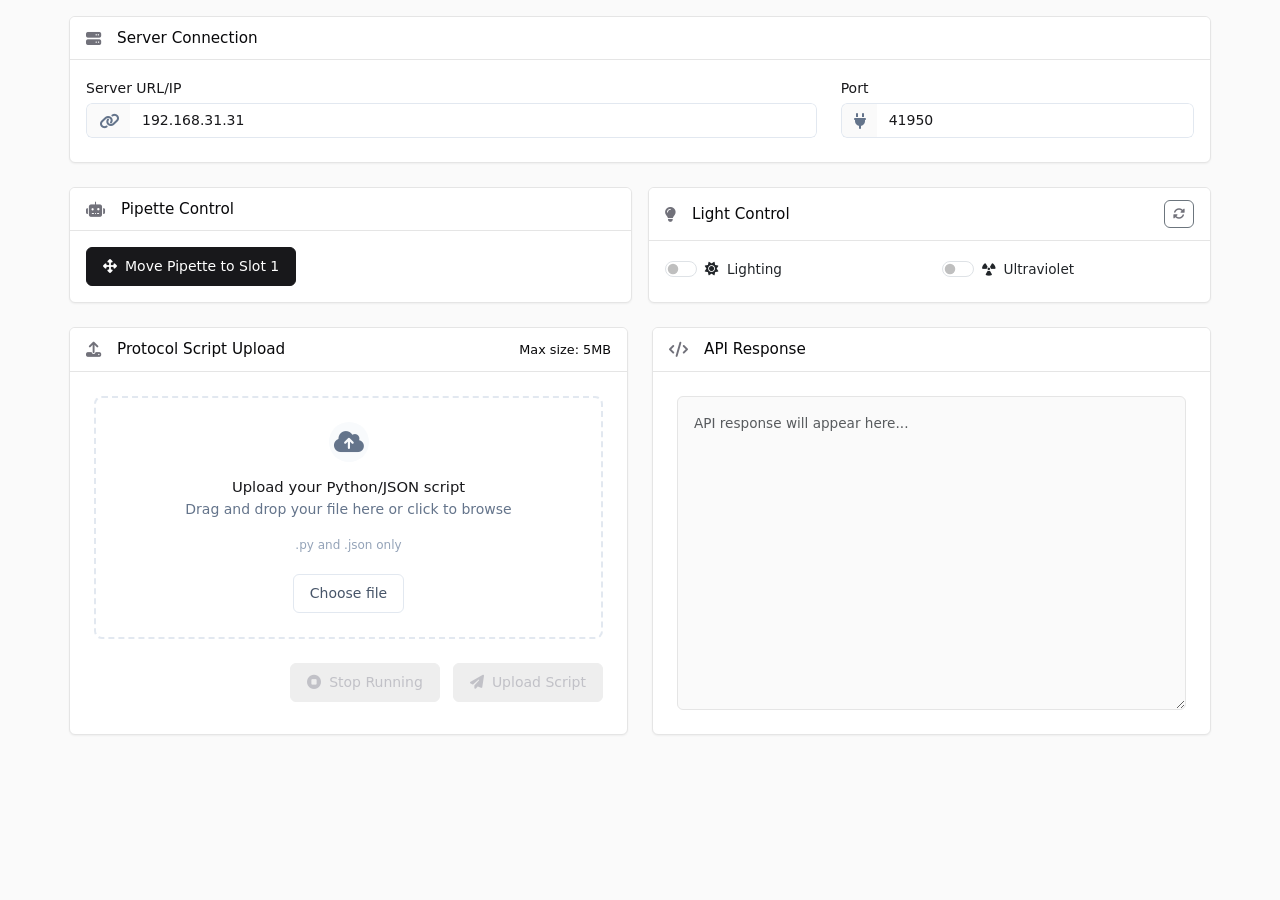
==== index.html @ 92543779 "update the move pipette and light function" ====
<!DOCTYPE html>
<html lang="en">
<head>
    <meta charset="UTF-8">
    <meta name="viewport" content="width=device-width, initial-scale=1.0">
    <title>Protocol Script Upload</title>
    
    <!-- CSS -->
    <link href="/static/bootstrap.min.css" rel="stylesheet" data-no-maps>
    <link href="/static/fontawesome/css/all.min.css" rel="stylesheet" data-no-maps>
    <link href="/static/styles.css" rel="stylesheet">
</head>
<body>
    <div class="container-fluid">
        <div class="row justify-content-center">
            <div class="col-md-11">
                <div class="alert alert-dismissible fade mb-3" role="alert" id="alertBox">
                    <span id="alertMessage"></span>
                    <button type="button" class="btn-close" data-bs-dismiss="alert"></button>
                </div>
                
                <!-- Server URL Input Section -->
                <div class="row g-4 mb-4">
                    <div class="col-md-12">
                        <div class="card">
                            <div class="card-header">
                                <h4 class="mb-0 d-flex align-items-center">
                                    <i class="fas fa-server me-3"></i>
                                    Server Connection
                                </h4>
                            </div>
                            <div class="card-body">
                                <div class="row">
                                    <div class="col-md-8">
                                        <div class="url-input-container mb-0">
                                            <label for="serverUrl" class="form-label">Server URL/IP</label>
                                            <div class="input-group">
                                                <span class="input-group-text">
                                                    <i class="fas fa-link"></i>
                                                </span>
                                                <input type="text" 
                                                       class="form-control" 
                                                       id="serverUrl" 
                                                       placeholder="Enter server URL or IP address"
                                                       value="192.168.31.31">
                                            </div>
                                        </div>
                                    </div>
                                    <div class="col-md-4">
                                        <div class="url-input-container mb-0">
                                            <label for="serverPort" class="form-label">Port</label>
                                            <div class="input-group">
                                                <span class="input-group-text">
                                                    <i class="fas fa-plug"></i>
                                                </span>
                                                <input type="text" 
                                                       class="form-control" 
                                                       id="serverPort" 
                                                       placeholder="Enter port number"
                                                       value="41950">
                                            </div>
                                        </div>
                                    </div>
                                </div>
                            </div>
                        </div>
                    </div>
                </div>
                
                <!-- Pipette and Light Control Section -->
                <div class="row g-4">
                    <div class="col-md-6">
                        <div class="card">
                            <div class="card-header">
                                <h4 class="mb-0 d-flex align-items-center">
                                    <i class="fas fa-robot me-3"></i>
                                    Pipette Control
                                </h4>
                            </div>
                            <div class="card-body">
                                <button class="btn btn-success" id="movePipetteBtn">
                                    <i class="fas fa-arrows-alt me-2"></i>Move Pipette to Slot 1
                                </button>
                            </div>
                        </div>
                    </div>
                    <div class="col-md-6">
                        <div class="card">
                            <div class="card-header">
                                <h4 class="mb-0 d-flex align-items-center">
                                    <i class="fas fa-lightbulb me-3"></i>
                                    Light Control
                                    <button class="btn btn-sm btn-outline-secondary ms-auto" id="refreshLightsBtn">
                                        <i class="fas fa-sync-alt"></i>
                                    </button>
                                </h4>
                            </div>
                            <div class="card-body">
                                <div class="d-flex flex-column gap-3">
                                    <div class="row">
                                        <div class="col-6">
                                            <div class="form-check form-switch">
                                                <input class="form-check-input" type="checkbox" id="lightingToggle">
                                                <label class="form-check-label" for="lightingToggle">
                                                    <i class="fas fa-sun me-2"></i>Lighting
                                                </label>
                                            </div>
                                        </div>
                                        <div class="col-6">
                                            <div class="form-check form-switch">
                                                <input class="form-check-input" type="checkbox" id="uvToggle">
                                                <label class="form-check-label" for="uvToggle">
                                                    <i class="fas fa-radiation me-2"></i>Ultraviolet
                                                </label>
                                            </div>
                                        </div>
                                    </div>
                                </div>
                            </div>
                        </div>
                    </div>
                </div>
                
                <div class="row mt-4">
                    <!-- Upload Card -->
                    <div class="col-md-6">
                        <div class="card h-100">
                            <div class="card-header">
                                <h4 class="mb-0 d-flex align-items-center">
                                    <i class="fas fa-upload me-3"></i>
                                    Protocol Script Upload
                                    <small class="ms-auto" style="font-size: 0.8rem;">Max size: 5MB</small>
                                </h4>
                            </div>
                            <div class="card-body p-4">
                                <div class="drag-area" id="dropZone">
                                    <div class="upload-icon">
                                        <i class="fas fa-cloud-upload-alt"></i>
                                    </div>
                                    <div class="upload-text">
                                        <h5 class="mb-1">Upload your Python/JSON script</h5>
                                        <p class="text-muted mb-3">Drag and drop your file here or click to browse</p>
                                        <p class="file-hint">.py and .json only</p>
                                    </div>
                                    <button class="btn btn-outline" id="browseBtn">
                                        Choose file
                                    </button>
                                    <input type="file" id="fileInput" accept=".py,.json" single hidden>
                                </div>
                                
                                <div class="file-info" id="fileInfo">
                                    <div class="d-flex align-items-center">
                                        <i class="fas fa-file-code text-primary me-3 fa-lg"></i>
                                        <span id="fileName" class="me-auto fw-bold"></span>
                                        <button class="btn btn-sm btn-danger" id="removeFile">
                                            <i class="fas fa-times"></i>
                                        </button>
                                    </div>
                                </div>
                                
                                <div class="upload-progress" id="uploadProgress">
                                    <div class="progress">
                                        <div class="progress-bar progress-bar-striped progress-bar-animated" 
                                             role="progressbar" style="width: 0%">
                                        </div>
                                    </div>
                                </div>
                                
                                <div class="mt-4 text-end">
                                    <button class="btn btn-success me-2 mb-2" id="stopBtn" disabled>
                                        <i class="fas fa-stop-circle me-2"></i>Stop Running
                                    </button>
                                    <button class="btn btn-success mb-2" id="uploadBtn" disabled>
                                        <i class="fas fa-paper-plane me-2"></i>Upload Script
                                    </button>
                                </div>
                            </div>
                        </div>
                    </div>

                    <!-- Response Display Area -->
                    <div class="col-md-6">
                        <div class="card h-100">
                            <div class="card-header">
                                <h5 class="mb-0 d-flex align-items-center">
                                    <i class="fas fa-code me-3"></i>
                                    API Response
                                </h5>
                            </div>
                            <div class="card-body p-4">
                                <textarea id="responseArea" class="form-control h-100" readonly 
                                    placeholder="API response will appear here..."></textarea>
                            </div>
                        </div>
                    </div>
                </div>

                
            </div>
        </div>
    </div>

    <!-- Scripts -->
    <script src="/static/jquery.min.js" data-no-maps></script>
    <script src="/static/popper.min.js" data-no-maps></script>
    <script src="/static/bootstrap.min.js" data-no-maps></script>
    <script src="/static/script.js"></script>
</body>
</html>
---- static/styles.css ----
body {
    background-color: #fafafa;
    min-height: 100vh;
    color: #09090b;
}

.card {
    height: 100%;
    border: 1px solid #e5e5e5;
    border-radius: 6px;
    box-shadow: 0 1px 2px rgba(0, 0, 0, 0.05);
    background: #ffffff;
}

.card-header {
    border-bottom: 1px solid #e5e5e5;
    background-color: #ffffff;
    padding: 0.75rem 1rem;
    color: #09090b;
}

.card-header h4, .card-header h5 {
    font-size: 0.95rem;
    font-weight: 500;
}

.card-header i {
    color: #71717a;
}

.card-body {
    padding: 1rem;
}

.drag-area {
    border: 2px dashed #e2e8f0;
    border-radius: 8px;
    padding: 1.5rem;
    text-align: center;
    background: #ffffff;
    transition: all 0.2s ease;
    cursor: pointer;
    display: flex;
    flex-direction: column;
    align-items: center;
    gap: 0.75rem;
}

.drag-area:hover {
    background: #fafafa;
    border-color: #cbd5e1;
}

.drag-area.active {
    border-color: #18181b;
    background: #fafafa;
}

.upload-icon {
    width: 40px;
    height: 40px;
    border-radius: 50%;
    background: #f8fafc;
    display: flex;
    align-items: center;
    justify-content: center;
    margin-bottom: 0.25rem;
}

.drag-area i {
    font-size: 1.5rem;
    color: #64748b;
}

.upload-text h5 {
    color: #18181b;
    font-size: 0.925rem;
    font-weight: 500;
    margin-bottom: 0.25rem;
}

.upload-text .text-muted {
    color: #64748b !important;
    font-size: 0.875rem;
    margin-bottom: 0.25rem;
}

.file-hint {
    font-size: 0.75rem;
    color: #94a3b8;
    margin-bottom: 0;
}

.btn {
    font-weight: 500;
    border-radius: 6px;
    transition: all 0.2s ease;
    font-size: 0.8rem;
    padding: 0.375rem 0.75rem;
}

.btn-outline {
    background-color: transparent;
    border: 1px solid #e2e8f0;
    color: #475569;
    font-size: 0.875rem;
    padding: 0.5rem 1rem;
    font-weight: 500;
    margin-top: 0.5rem;
}

.btn-outline:hover {
    background-color: #f8fafc;
    border-color: #cbd5e1;
    color: #334155;
}

.btn-success {
    background-color: #18181b;
    border: 1px solid #18181b;
    color: #ffffff;
    font-size: 0.875rem;
    padding: 0.5rem 1rem;
    font-weight: 500;
}

.btn-success:hover {
    background-color: #27272a;
    border-color: #27272a;
    color: #ffffff;
}

.btn-success:disabled {
    background-color: #e5e5e5;
    border-color: #e5e5e5;
    color: #a1a1aa;
    cursor: not-allowed;
}

.btn-success:active {
    background-color: #09090b;
    border-color: #09090b;
}

.btn-danger {
    background-color: transparent;
    border: 1px solid #fecaca;
    color: #ef4444;
    padding: 0.25rem 0.5rem;
}

.btn-danger:hover {
    background-color: #fef2f2;
    border-color: #fecaca;
    color: #dc2626;
}

.btn-sm {
    padding: 0.25rem 0.5rem;
    font-size: 0.75rem;
}

.file-info {
    margin-top: 1rem;
    display: none;
    background: #f8fafc;
    border: 1px solid #e2e8f0;
    padding: 0.5rem 0.75rem;
    border-radius: 6px;
}

.file-info .text-primary {
    color: #64748b !important;
}

.upload-progress {
    display: none;
    margin: 1.5rem 0;
}

.progress {
    height: 0.375rem;
    border-radius: 9999px;
    background-color: #f4f4f5;
}

.progress-bar {
    background-color: #18181b;
}

#responseArea {
    min-height: 250px;
    height: calc(100% - 2rem);
    background: #fafafa;
    border: 1px solid #e5e5e5;
    border-radius: 6px;
    padding: 1rem;
    font-size: 0.85rem;
    line-height: 1.5;
    resize: vertical;
    color: #09090b;
}

#responseArea::-webkit-scrollbar {
    width: 8px;
}

#responseArea::-webkit-scrollbar-track {
    background: #f4f4f5;
    border-radius: 4px;
}

#responseArea::-webkit-scrollbar-thumb {
    background: #a1a1aa;
    border-radius: 4px;
}

#responseArea::-webkit-scrollbar-thumb:hover {
    background: #71717a;
}

.alert {
    border-radius: 6px;
    border: 1px solid transparent;
    position: fixed !important;
    top: 1rem;
    left: 50%;
    transform: translateX(-50%);
    z-index: 1000;
    min-width: 300px;
    max-width: 90%;
    box-shadow: 0 2px 8px rgba(0, 0, 0, 0.1);
    margin: 0;
    padding: 0.5rem 1rem;
    font-size: 0.85rem;
}

.alert.show {
    display: block;
    opacity: 1;
}

.alert:not(.show) {
    display: none;
    opacity: 0;
}

.alert-success {
    background-color: #f0fdf4;
    border-color: #bbf7d0;
    color: #166534;
}

.alert-danger {
    background-color: #fef2f2;
    border-color: #fecaca;
    color: #991b1b;
}

.container-fluid {
    max-width: 1400px;
    padding: 1rem;
}

.url-input-container {
    margin-bottom: 2rem;
}

.form-label {
    font-size: 0.875rem;
    font-weight: 500;
    color: #18181b;
    margin-bottom: 0.25rem;
}

.input-group {
    border-radius: 6px;
    overflow: hidden;
    margin-bottom: 0.5rem;
}

.input-group-text {
    background-color: #fafafa;
    border: 1px solid #e2e8f0;
    border-right: none;
    color: #64748b;
    padding: 0.375rem 0.75rem;
}

.input-group .form-control {
    border: 1px solid #e2e8f0;
    border-left: none;
    padding: 0.375rem 0.75rem;
    font-size: 0.875rem;
    color: #18181b;
    background-color: #ffffff;
}

.input-group .form-control:focus {
    box-shadow: none;
    border-color: #e2e8f0;
}

.input-group .form-control::placeholder {
    color: #94a3b8;
}

.row.g-4 {
    --bs-gutter-y: 1rem;
    --bs-gutter-x: 1rem;
}

.form-check {
    margin-bottom: 0.25rem;
}

.form-check-label {
    font-size: 0.85rem;
}
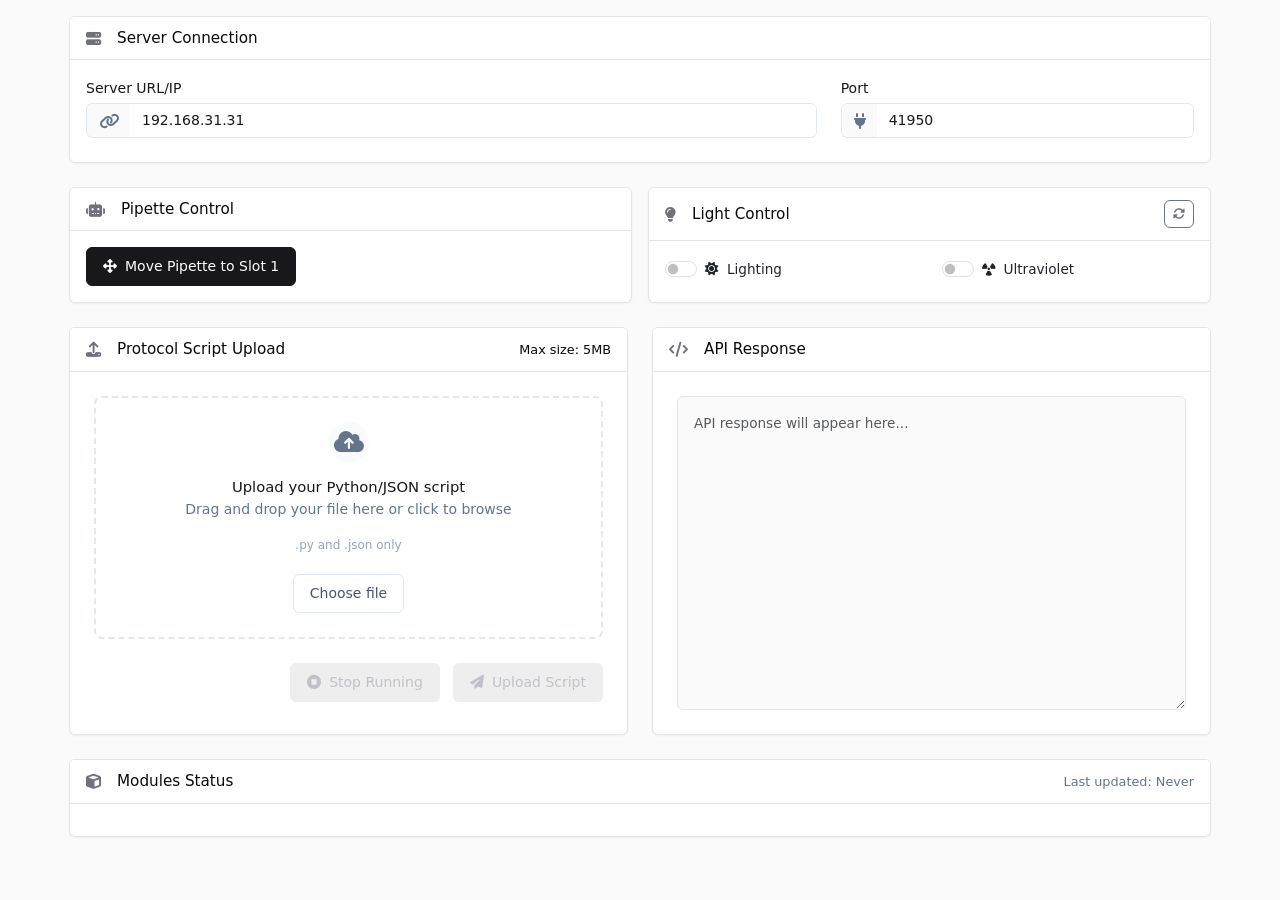
==== commit 56887331: "add module tracking" ====
--- a/index.html
+++ b/index.html
@@ -3,7 +3,7 @@
 <head>
     <meta charset="UTF-8">
     <meta name="viewport" content="width=device-width, initial-scale=1.0">
-    <title>Protocol Script Upload</title>
+    <title>Alphatool Control Panel</title>
     
     <!-- CSS -->
     <link href="/static/bootstrap.min.css" rel="stylesheet" data-no-maps>
@@ -195,7 +195,26 @@
                     </div>
                 </div>
 
-                
+                <div class="row mt-4">
+                    <div class="col-md-12">
+                        <div class="card">
+                            <div class="card-header">
+                                <h4 class="mb-0 d-flex align-items-center">
+                                    <i class="fas fa-cube me-3"></i>
+                                    Modules Status
+                                    <span class="ms-auto" id="moduleLastUpdate" style="font-size: 0.8rem; color: #64748b;">
+                                        Last updated: Never
+                                    </span>
+                                </h4>
+                            </div>
+                            <div class="card-body">
+                                <div class="row g-4" id="modulesContainer">
+                                    <!-- Modules will be dynamically inserted here -->
+                                </div>
+                            </div>
+                        </div>
+                    </div>
+                </div>
             </div>
         </div>
     </div>
--- a/static/styles.css
+++ b/static/styles.css
@@ -316,4 +316,35 @@
 
 .form-check-label {
     font-size: 0.85rem;
+}
+
+.module-card {
+    transition: all 0.2s ease;
+}
+
+.module-card .card-header {
+    padding: 0.75rem 1rem;
+}
+
+.module-card .card-header h5 {
+    font-size: 0.9rem;
+    font-weight: 500;
+    color: #18181b;
+}
+
+.module-card .card-body {
+    padding: 1rem;
+    font-size: 0.8rem;
+}
+
+.module-card .card-body p {
+    color: #52525b;
+}
+
+.module-card .card-body strong {
+    color: #18181b;
+}
+
+#moduleLastUpdate {
+    font-size: 0.75rem;
 }
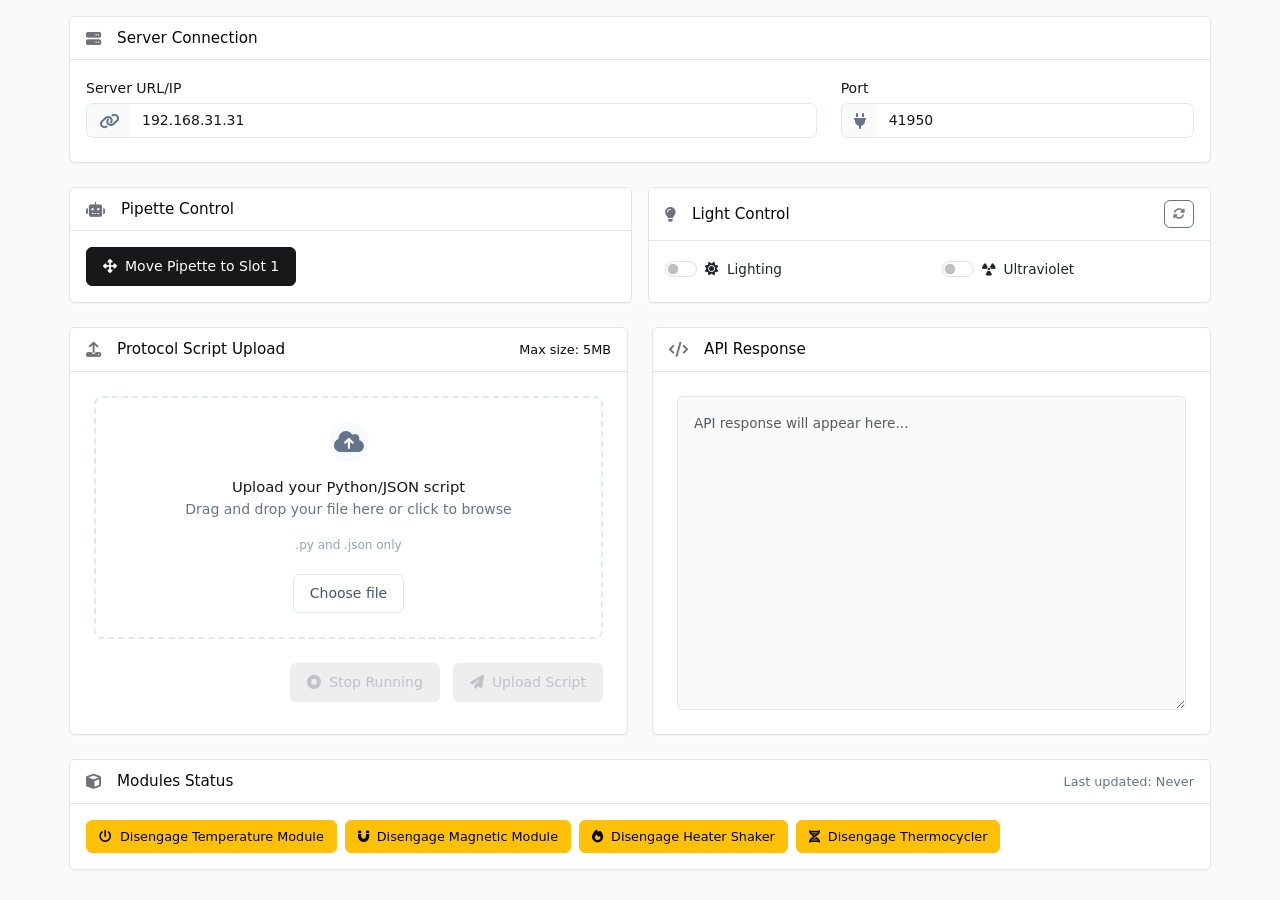
==== commit f65d6bf7: "add module deactivate control" ====
--- a/index.html
+++ b/index.html
@@ -14,11 +14,6 @@
     <div class="container-fluid">
         <div class="row justify-content-center">
             <div class="col-md-11">
-                <div class="alert alert-dismissible fade mb-3" role="alert" id="alertBox">
-                    <span id="alertMessage"></span>
-                    <button type="button" class="btn-close" data-bs-dismiss="alert"></button>
-                </div>
-                
                 <!-- Server URL Input Section -->
                 <div class="row g-4 mb-4">
                     <div class="col-md-12">
@@ -208,6 +203,22 @@
                                 </h4>
                             </div>
                             <div class="card-body">
+                                <div class="mb-3">
+                                    <div class="d-flex flex-wrap gap-2">
+                                        <button class="btn btn-warning" id="disengageTempBtn">
+                                            <i class="fas fa-power-off me-2"></i>Disengage Temperature Module
+                                        </button>
+                                        <button class="btn btn-warning" id="disengageMagnetBtn">
+                                            <i class="fas fa-magnet me-2"></i>Disengage Magnetic Module
+                                        </button>
+                                        <button class="btn btn-warning" id="deactivateHeaterShakerBtn">
+                                            <i class="fas fa-fire me-2"></i>Disengage Heater Shaker
+                                        </button>
+                                        <button class="btn btn-warning" id="deactivateThermocyclerBtn">
+                                            <i class="fas fa-dna me-2"></i>Disengage Thermocycler
+                                        </button>
+                                    </div>
+                                </div>
                                 <div class="row g-4" id="modulesContainer">
                                     <!-- Modules will be dynamically inserted here -->
                                 </div>
--- a/static/styles.css
+++ b/static/styles.css
@@ -219,44 +219,6 @@
     background: #71717a;
 }
 
-.alert {
-    border-radius: 6px;
-    border: 1px solid transparent;
-    position: fixed !important;
-    top: 1rem;
-    left: 50%;
-    transform: translateX(-50%);
-    z-index: 1000;
-    min-width: 300px;
-    max-width: 90%;
-    box-shadow: 0 2px 8px rgba(0, 0, 0, 0.1);
-    margin: 0;
-    padding: 0.5rem 1rem;
-    font-size: 0.85rem;
-}
-
-.alert.show {
-    display: block;
-    opacity: 1;
-}
-
-.alert:not(.show) {
-    display: none;
-    opacity: 0;
-}
-
-.alert-success {
-    background-color: #f0fdf4;
-    border-color: #bbf7d0;
-    color: #166534;
-}
-
-.alert-danger {
-    background-color: #fef2f2;
-    border-color: #fecaca;
-    color: #991b1b;
-}
-
 .container-fluid {
     max-width: 1400px;
     padding: 1rem;
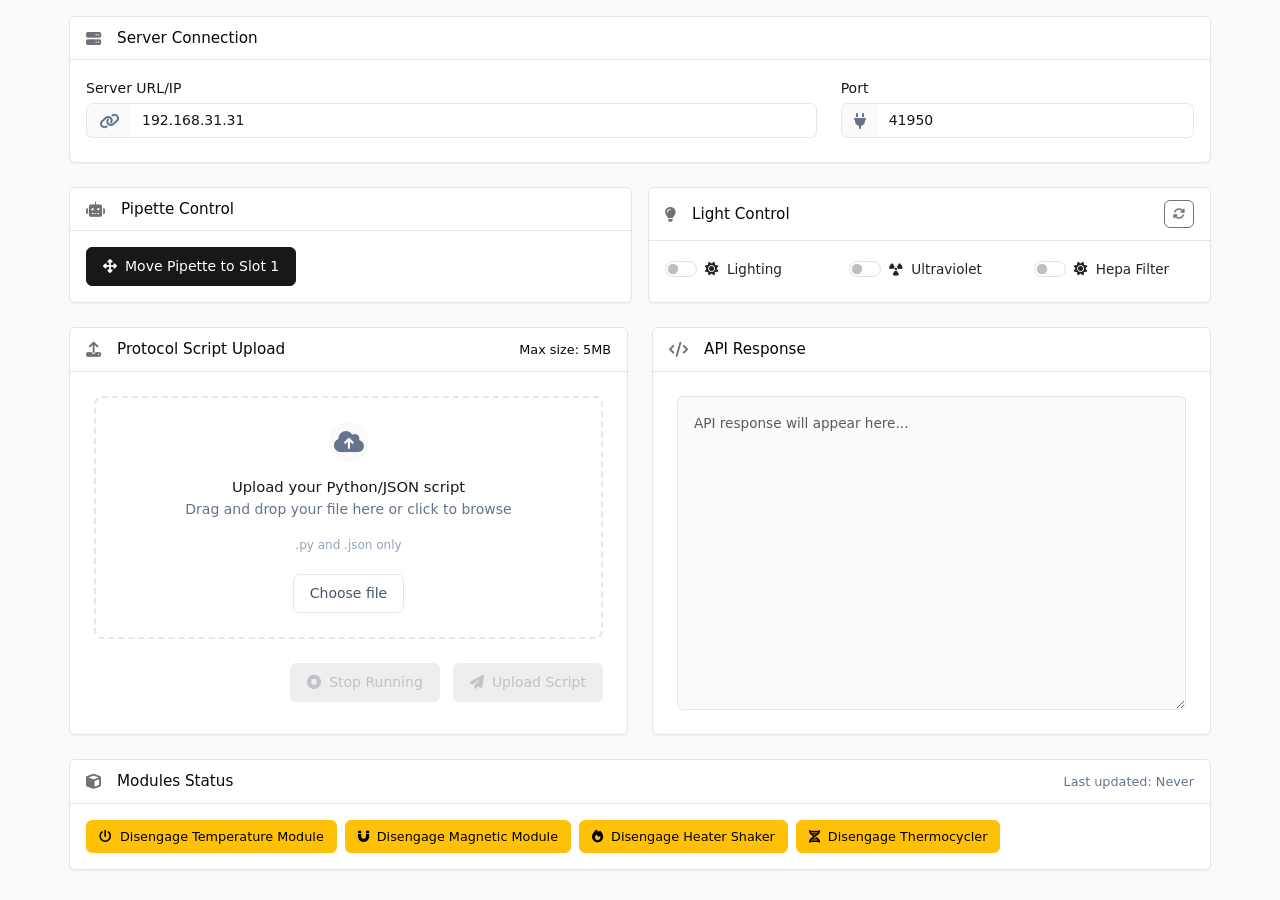
==== commit 1a0300b7: "add" ====
--- a/index.html
+++ b/index.html
@@ -93,7 +93,7 @@
                             <div class="card-body">
                                 <div class="d-flex flex-column gap-3">
                                     <div class="row">
-                                        <div class="col-6">
+                                        <div class="col-4">
                                             <div class="form-check form-switch">
                                                 <input class="form-check-input" type="checkbox" id="lightingToggle">
                                                 <label class="form-check-label" for="lightingToggle">
@@ -101,11 +101,19 @@
                                                 </label>
                                             </div>
                                         </div>
-                                        <div class="col-6">
+                                        <div class="col-4">
                                             <div class="form-check form-switch">
                                                 <input class="form-check-input" type="checkbox" id="uvToggle">
                                                 <label class="form-check-label" for="uvToggle">
                                                     <i class="fas fa-radiation me-2"></i>Ultraviolet
+                                                </label>
+                                            </div>
+                                        </div>
+                                        <div class="col-4">
+                                            <div class="form-check form-switch">
+                                                <input class="form-check-input" type="checkbox" id="fanToggle">
+                                                <label class="form-check-label" for="fanToggle">
+                                                    <i class="fas fa-sun me-2"></i>Hepa Filter
                                                 </label>
                                             </div>
                                         </div>
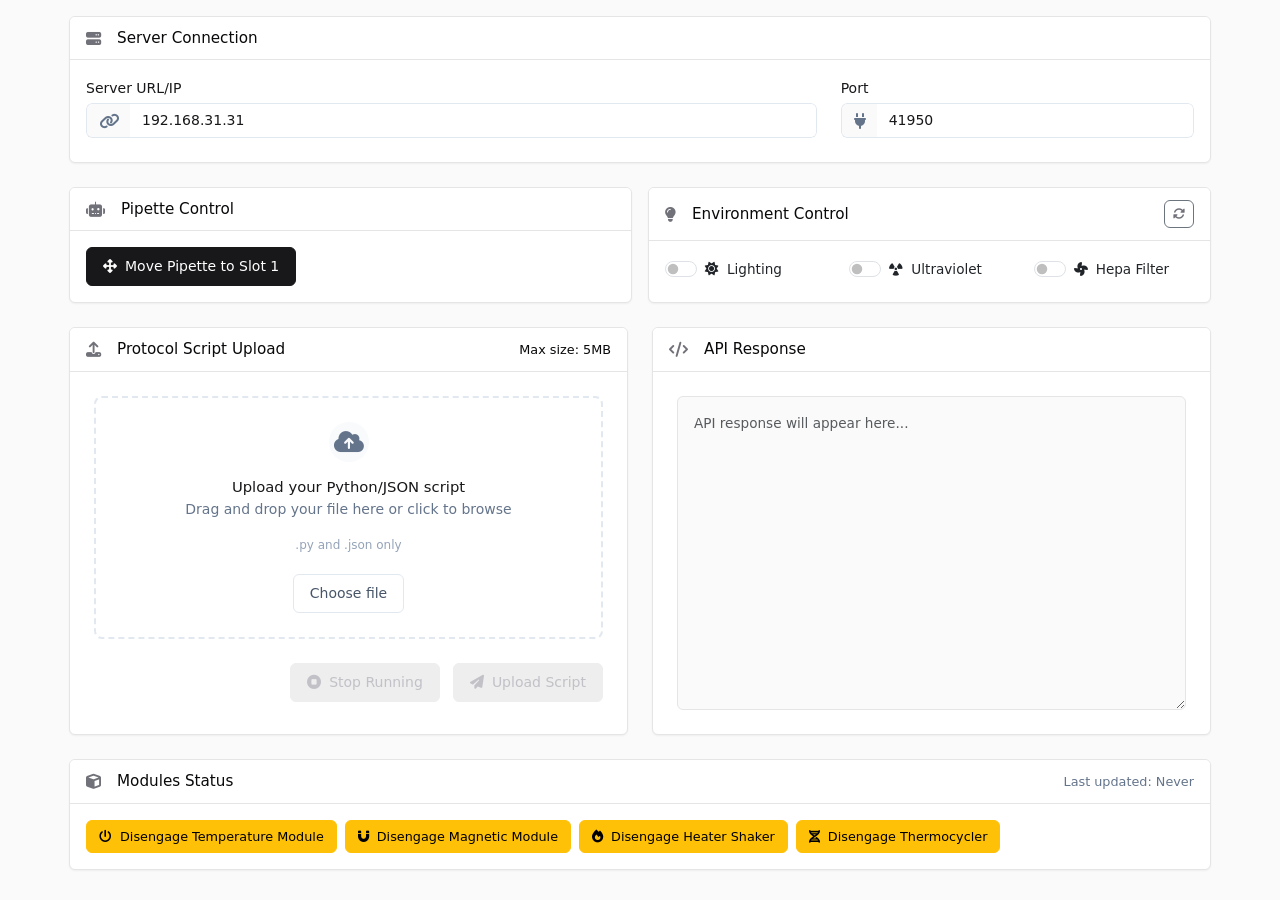
==== commit 70e0c7e5: "update fan icon and section title" ====
--- a/index.html
+++ b/index.html
@@ -84,7 +84,7 @@
                             <div class="card-header">
                                 <h4 class="mb-0 d-flex align-items-center">
                                     <i class="fas fa-lightbulb me-3"></i>
-                                    Light Control
+                                    Environment Control
                                     <button class="btn btn-sm btn-outline-secondary ms-auto" id="refreshLightsBtn">
                                         <i class="fas fa-sync-alt"></i>
                                     </button>
@@ -113,7 +113,7 @@
                                             <div class="form-check form-switch">
                                                 <input class="form-check-input" type="checkbox" id="fanToggle">
                                                 <label class="form-check-label" for="fanToggle">
-                                                    <i class="fas fa-sun me-2"></i>Hepa Filter
+                                                    <i class="fas fa-fan me-2"></i>Hepa Filter
                                                 </label>
                                             </div>
                                         </div>
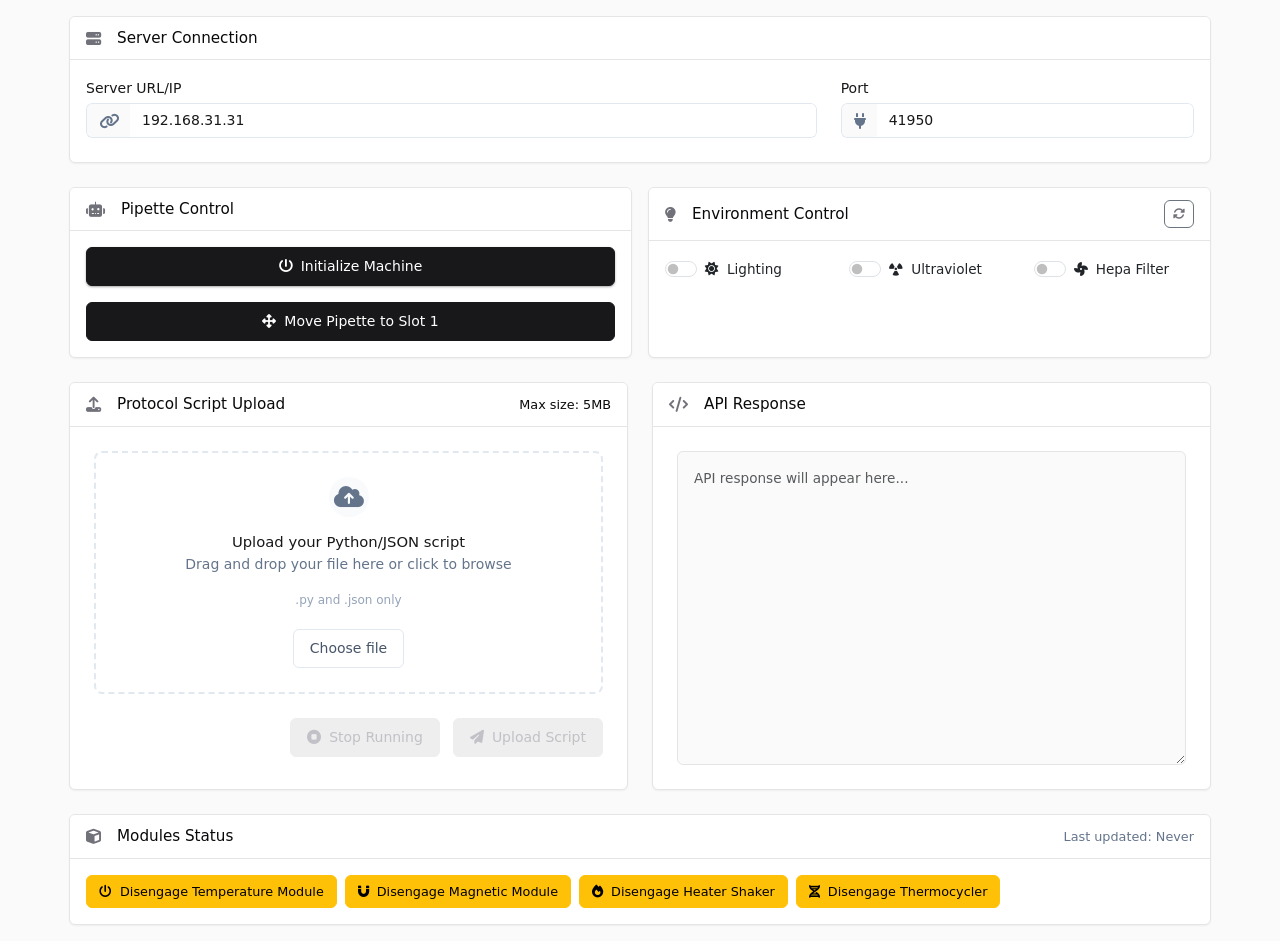
==== commit 28bfa2e6: "add" ====
--- a/index.html
+++ b/index.html
@@ -73,9 +73,14 @@
                                 </h4>
                             </div>
                             <div class="card-body">
-                                <button class="btn btn-success" id="movePipetteBtn">
-                                    <i class="fas fa-arrows-alt me-2"></i>Move Pipette to Slot 1
-                                </button>
+                                <div class="d-flex flex-column gap-3">
+                                    <button class="btn btn-success" id="initBtn">
+                                        <i class="fas fa-power-off me-2"></i>Initialize Machine
+                                    </button>
+                                    <button class="btn btn-success" id="movePipetteBtn">
+                                        <i class="fas fa-arrows-alt me-2"></i>Move Pipette to Slot 1
+                                    </button>
+                                </div>
                             </div>
                         </div>
                     </div>
--- a/static/styles.css
+++ b/static/styles.css
@@ -142,6 +142,22 @@
     border-color: #09090b;
 }
 
+/* Initialize button specific styling */
+#initBtn {
+    box-shadow: 0 1px 3px rgba(0, 0, 0, 0.12), 0 1px 2px rgba(0, 0, 0, 0.24);
+    transition: all 0.3s cubic-bezier(.25,.8,.25,1);
+}
+
+#initBtn:hover {
+    box-shadow: 0 3px 6px rgba(0, 0, 0, 0.16), 0 3px 6px rgba(0, 0, 0, 0.23);
+    transform: translateY(-1px);
+}
+
+#initBtn:active {
+    transform: translateY(0px);
+    box-shadow: 0 1px 3px rgba(0, 0, 0, 0.12), 0 1px 2px rgba(0, 0, 0, 0.24);
+}
+
 .btn-danger {
     background-color: transparent;
     border: 1px solid #fecaca;
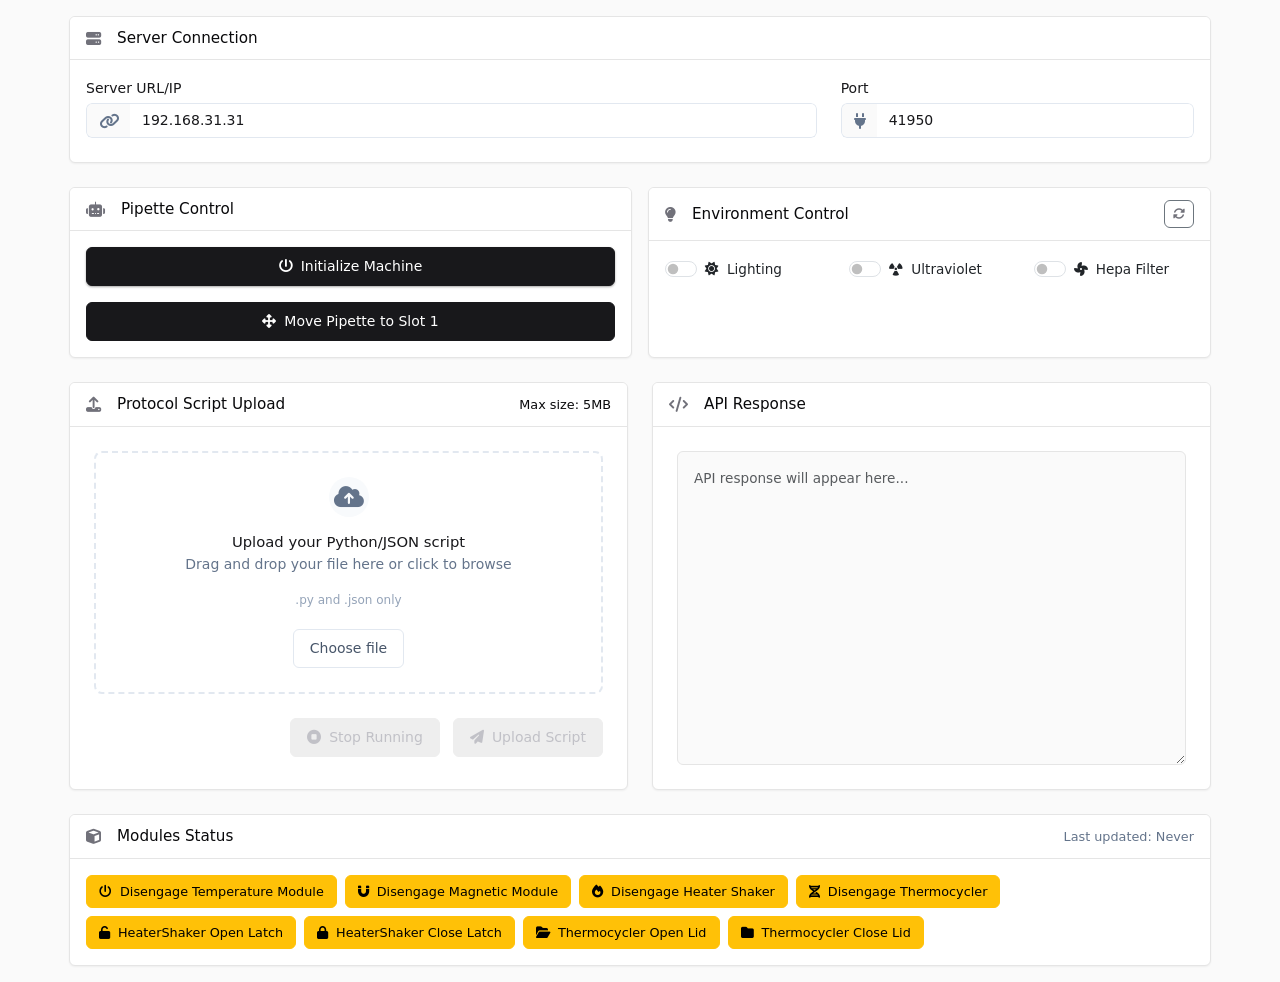
==== commit c5dd5bbc: "add" ====
--- a/index.html
+++ b/index.html
@@ -230,6 +230,18 @@
                                         <button class="btn btn-warning" id="deactivateThermocyclerBtn">
                                             <i class="fas fa-dna me-2"></i>Disengage Thermocycler
                                         </button>
+                                        <button class="btn btn-warning" id="openLatchBtn">
+                                            <i class="fas fa-unlock me-2"></i>HeaterShaker Open Latch
+                                        </button>
+                                        <button class="btn btn-warning" id="closeLatchBtn">
+                                            <i class="fas fa-lock me-2"></i>HeaterShaker Close Latch
+                                        </button>
+                                        <button class="btn btn-warning" id="openThermocyclerLidBtn">
+                                            <i class="fas fa-folder-open me-2"></i>Thermocycler Open Lid
+                                        </button>
+                                        <button class="btn btn-warning" id="closeThermocyclerLidBtn">
+                                            <i class="fas fa-folder me-2"></i>Thermocycler Close Lid
+                                        </button>
                                     </div>
                                 </div>
                                 <div class="row g-4" id="modulesContainer">
